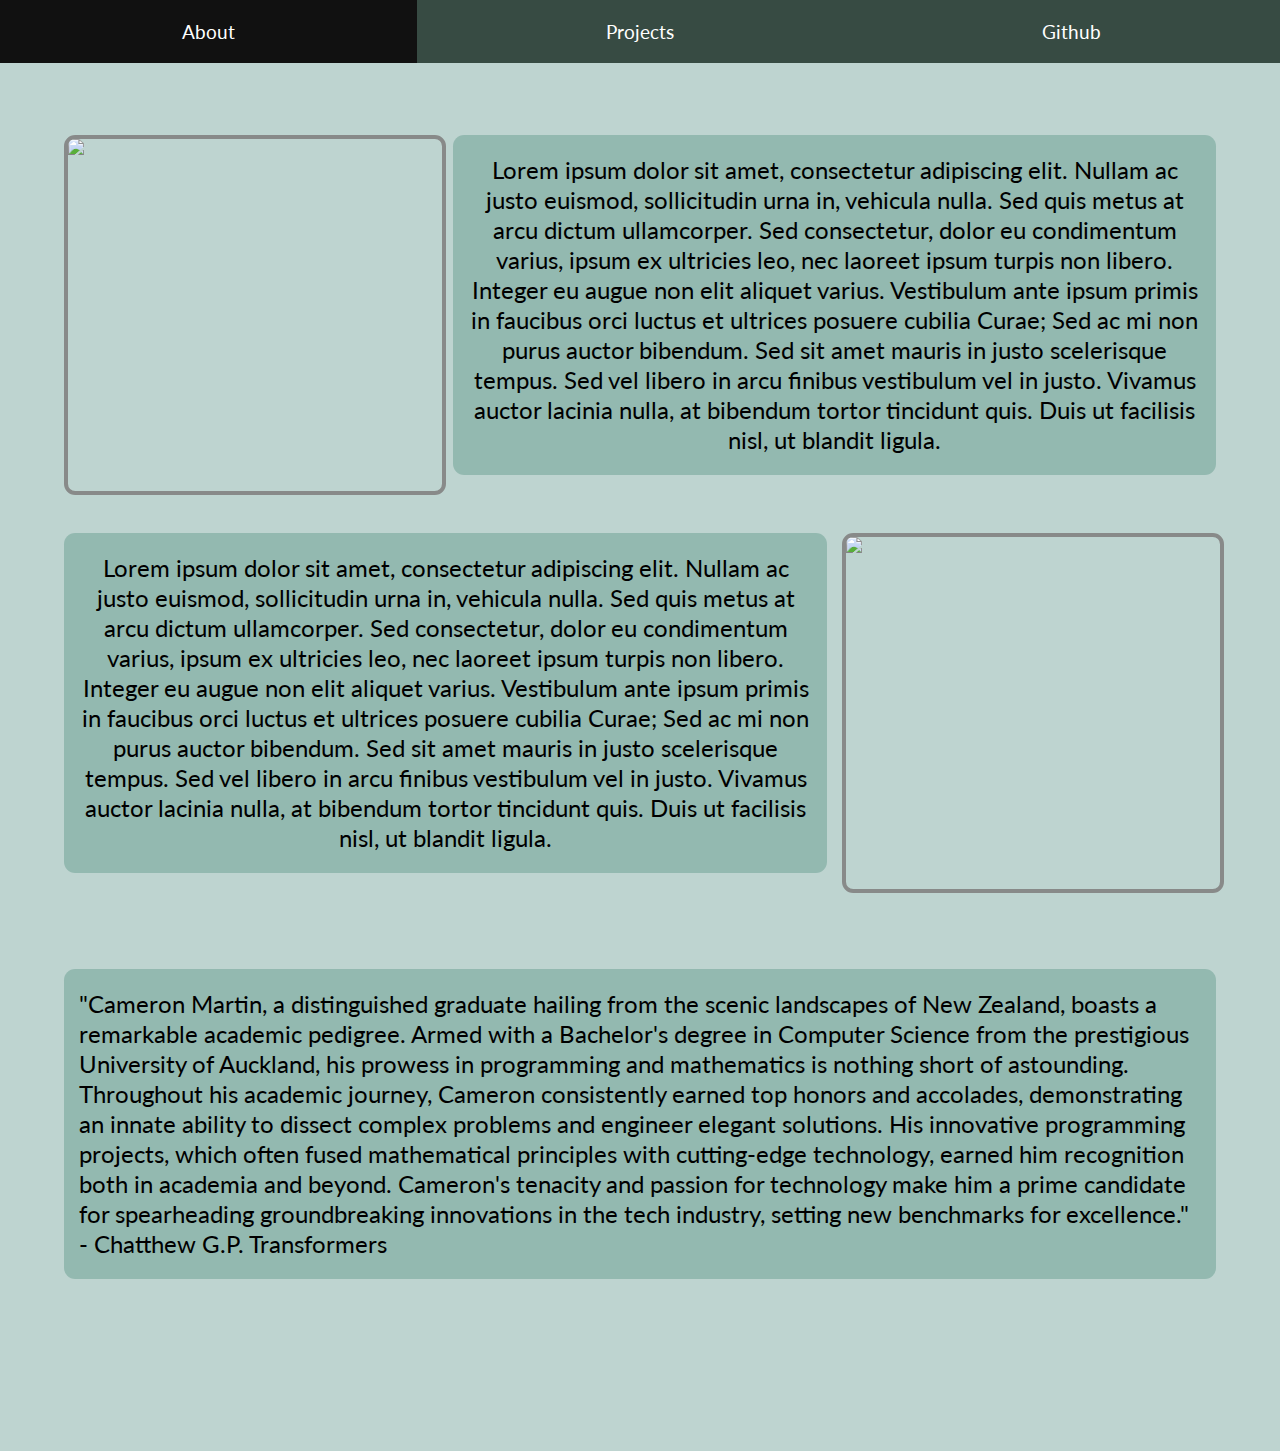
==== index.html @ c69496f3 "Rename home.html to index.html" ====
<!DOCTYPE html>

<head>
  <link rel="preconnect" href="https://fonts.googleapis.com">
  <link rel="preconnect" href="https://fonts.gstatic.com" crossorigin>
  <link href="https://fonts.googleapis.com/css2?family=Lato&display=swap" rel="stylesheet">
  <link rel="stylesheet" href="style.css">
</head>

<body>
  <div class="construct" id="topbar">
    <a class="navitem" href="home.html">About</a>
    <a class="navitem" href="projects.html">Projects</a>
    <a class="navitem" href="https://github.com/cammarcode">Github</a>
  </div>
  <br><br><br><br><br>
  <div id="aboutmain">
    <div class="construct">
      <img class="light" src="https://upload.wikimedia.org/wikipedia/commons/4/4e/Burnside_High_School_035.JPG">
      <p class = "bgtext"; style="grid-column: 2/4; font-size:x-large;">Lorem ipsum dolor sit amet, consectetur adipiscing elit. Nullam ac justo euismod, sollicitudin urna in, vehicula nulla. Sed quis metus at arcu dictum ullamcorper. Sed consectetur, dolor eu condimentum varius, ipsum ex ultricies leo, nec laoreet ipsum turpis non libero. Integer eu augue non elit aliquet varius. Vestibulum ante ipsum primis in faucibus orci luctus et ultrices posuere cubilia Curae; Sed ac mi non purus auctor bibendum. Sed sit amet mauris in justo scelerisque tempus. Sed vel libero in arcu finibus vestibulum vel in justo. Vivamus auctor lacinia nulla, at bibendum tortor tincidunt quis. Duis ut facilisis nisl, ut blandit ligula.</p>
    </div>
    <br><br>
    <div class="construct" >
      <p class = "bgtext"; style="grid-column: 1/3; font-size:x-large;">Lorem ipsum dolor sit amet, consectetur adipiscing elit. Nullam ac justo euismod, sollicitudin urna in, vehicula nulla. Sed quis metus at arcu dictum ullamcorper. Sed consectetur, dolor eu condimentum varius, ipsum ex ultricies leo, nec laoreet ipsum turpis non libero. Integer eu augue non elit aliquet varius. Vestibulum ante ipsum primis in faucibus orci luctus et ultrices posuere cubilia Curae; Sed ac mi non purus auctor bibendum. Sed sit amet mauris in justo scelerisque tempus. Sed vel libero in arcu finibus vestibulum vel in justo. Vivamus auctor lacinia nulla, at bibendum tortor tincidunt quis. Duis ut facilisis nisl, ut blandit ligula.</p>
      <img class="light" src="https://upload.wikimedia.org/wikipedia/commons/4/4e/Burnside_High_School_035.JPG">
    </div>
    <br><br><br><br>
    <p class = "bgtext"; style="font-size:x-large;">"Cameron Martin, a distinguished graduate hailing from the scenic landscapes of New Zealand, boasts a remarkable academic pedigree. Armed with a Bachelor's degree in Computer Science from the prestigious University of Auckland, his prowess in programming and mathematics is nothing short of astounding. Throughout his academic journey, Cameron consistently earned top honors and accolades, demonstrating an innate ability to dissect complex problems and engineer elegant solutions. His innovative programming projects, which often fused mathematical principles with cutting-edge technology, earned him recognition both in academia and beyond. Cameron's tenacity and passion for technology make him a prime candidate for spearheading groundbreaking innovations in the tech industry, setting new benchmarks for excellence." - Chatthew G.P. Transformers</p>
  </div>
  <br><br><br><br><br><br><br><br>
</body>
---- style.css ----
.bold {
    border: solid #374B43 4px;
    object-fit: cover;
    width: 100%;
    max-height: 100%;
    border-radius: 0.7rem;
}
.light {
    border: solid #888a89 4px;
    object-fit: cover;
    width: 100%;
    max-height: 100%;
    border-radius: 0.7rem;
}
#topbar {
list-style-type: none;
margin: 0;
padding: 0;
overflow: hidden;
background-color:#374B43;
width: 100%;
position: fixed;
top: 0;
}


.navitem {
display: block;
color: white;
text-align: center;
padding-top: 20px;
padding-bottom: 20px;
text-decoration: none;
font-size: larger;
font-family: 'Lato', sans-serif;
text-decoration: none;
font-size: larger;
width: 100%;
}

a { color: inherit;
text-decoration: none; } 

.navitem:hover {
background-color: #111;
}

.construct {
    display: grid;
    grid-template-columns: 1fr 1fr 1fr;
    text-align: center;
    object-fit:cover;
    gap: 15px;
    
}

.doublegrid {
    display: grid;
    grid-template-columns: 1fr 1fr;
    text-align: center;
    padding: 10px;
}


body {
    background-color: #bed4d0;
    font-family: 'Lato', sans-serif;
    margin: 0;
}

p {
    margin: 0px;
}

#aboutmain{
    margin-left: 5vw;
    margin-right: 5vw;
    margin-top: 40px;
}

.centered{
    text-align: center;
    width: 70vw;
    margin-left: 15vw;
    font-size: xx-large;
    
}

.projects {
    display: grid;
    grid-template-columns: 1fr;
    text-align: center;
    object-fit: contain;
    
}

.bgtext{
    background-color:#93b9b0;
    border-radius: 0.7rem;
    box-shadow: #111;
    padding-top: 20px;
    padding-bottom: 20px;
    padding-left: 15px;
    padding-right: 15px;
    font-size: xx-large;
    line-height: 30px;
    margin-bottom: 20px;
}

#conv{
    background-color:#7c7c7c;
    border-radius: 0.7rem;
    box-shadow: #111;
    padding-top: 30px;
    padding-bottom: 30px;
    padding-left: 35px;
    padding-right: 35px;
    font-size: xx-large;
    line-height: 30px;
    margin-bottom: 20px;
    margin-left: 30vw;
    margin-right: 30vw;
}
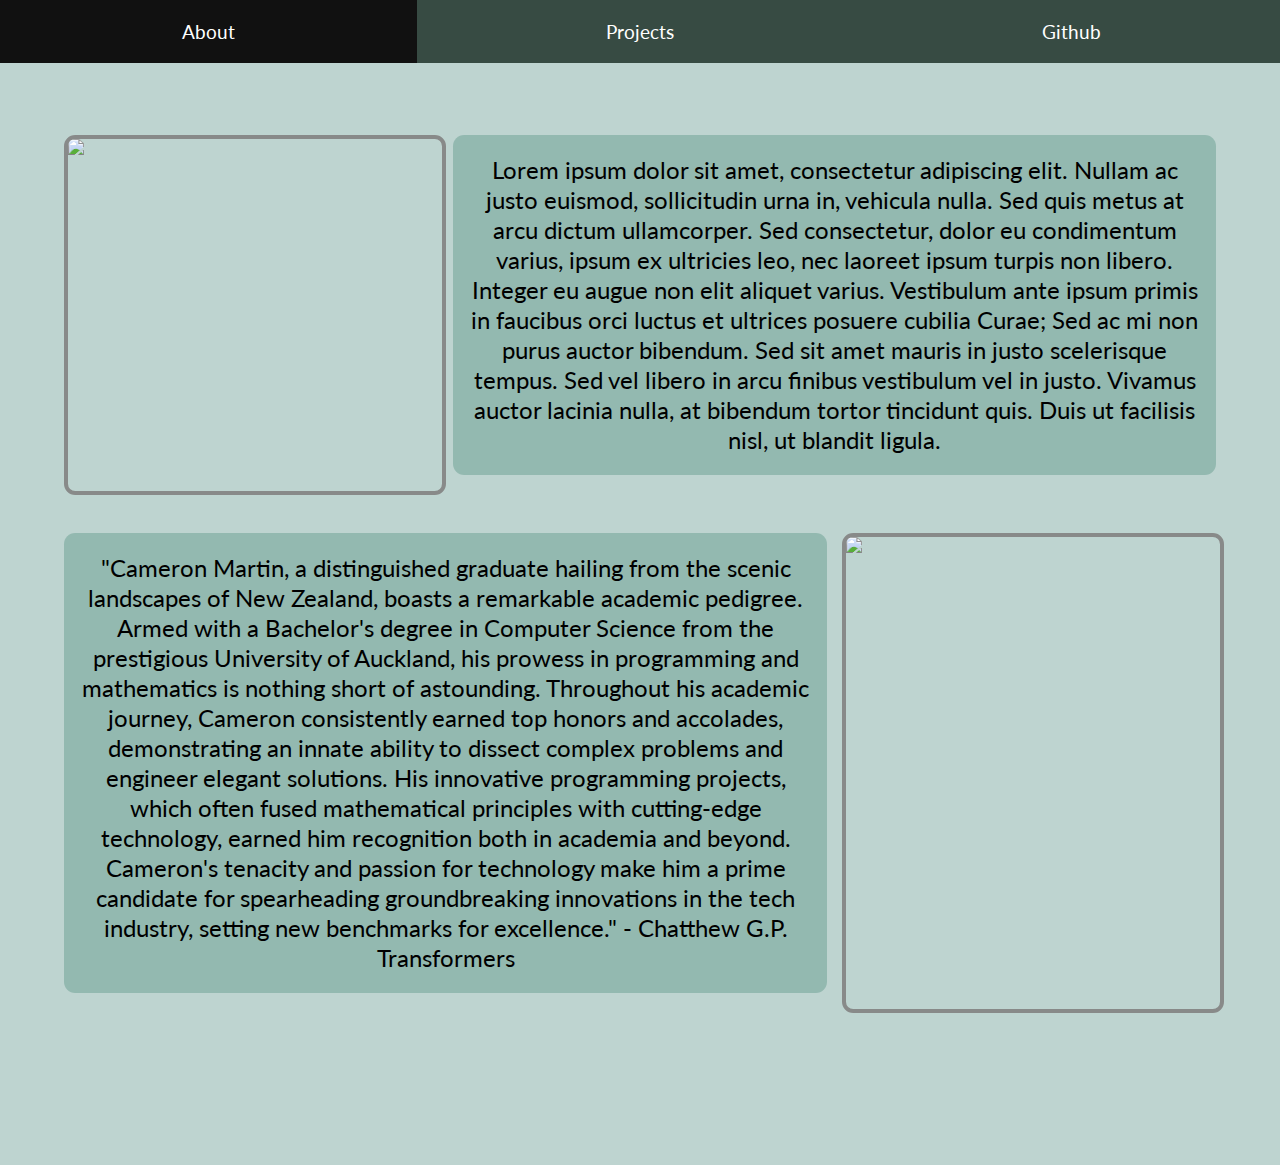
==== commit c73631e4: "Merge branch 'master' of https://github.com/cammarcode/Websitefinal" ====
--- a/index.html
+++ b/index.html
@@ -9,7 +9,7 @@
 
 <body>
   <div class="construct" id="topbar">
-    <a class="navitem" href="home.html">About</a>
+    <a class="navitem" href="index.html">About</a>
     <a class="navitem" href="projects.html">Projects</a>
     <a class="navitem" href="https://github.com/cammarcode">Github</a>
   </div>
@@ -17,15 +17,27 @@
   <div id="aboutmain">
     <div class="construct">
       <img class="light" src="https://upload.wikimedia.org/wikipedia/commons/4/4e/Burnside_High_School_035.JPG">
-      <p class = "bgtext"; style="grid-column: 2/4; font-size:x-large;">Lorem ipsum dolor sit amet, consectetur adipiscing elit. Nullam ac justo euismod, sollicitudin urna in, vehicula nulla. Sed quis metus at arcu dictum ullamcorper. Sed consectetur, dolor eu condimentum varius, ipsum ex ultricies leo, nec laoreet ipsum turpis non libero. Integer eu augue non elit aliquet varius. Vestibulum ante ipsum primis in faucibus orci luctus et ultrices posuere cubilia Curae; Sed ac mi non purus auctor bibendum. Sed sit amet mauris in justo scelerisque tempus. Sed vel libero in arcu finibus vestibulum vel in justo. Vivamus auctor lacinia nulla, at bibendum tortor tincidunt quis. Duis ut facilisis nisl, ut blandit ligula.</p>
+      <p class="bgtext" ; style="grid-column: 2/4; font-size:x-large;">Lorem ipsum dolor sit amet, consectetur
+        adipiscing elit. Nullam ac justo euismod, sollicitudin urna in, vehicula nulla. Sed quis metus at arcu dictum
+        ullamcorper. Sed consectetur, dolor eu condimentum varius, ipsum ex ultricies leo, nec laoreet ipsum turpis non
+        libero. Integer eu augue non elit aliquet varius. Vestibulum ante ipsum primis in faucibus orci luctus et
+        ultrices posuere cubilia Curae; Sed ac mi non purus auctor bibendum. Sed sit amet mauris in justo scelerisque
+        tempus. Sed vel libero in arcu finibus vestibulum vel in justo. Vivamus auctor lacinia nulla, at bibendum tortor
+        tincidunt quis. Duis ut facilisis nisl, ut blandit ligula.</p>
     </div>
     <br><br>
-    <div class="construct" >
-      <p class = "bgtext"; style="grid-column: 1/3; font-size:x-large;">Lorem ipsum dolor sit amet, consectetur adipiscing elit. Nullam ac justo euismod, sollicitudin urna in, vehicula nulla. Sed quis metus at arcu dictum ullamcorper. Sed consectetur, dolor eu condimentum varius, ipsum ex ultricies leo, nec laoreet ipsum turpis non libero. Integer eu augue non elit aliquet varius. Vestibulum ante ipsum primis in faucibus orci luctus et ultrices posuere cubilia Curae; Sed ac mi non purus auctor bibendum. Sed sit amet mauris in justo scelerisque tempus. Sed vel libero in arcu finibus vestibulum vel in justo. Vivamus auctor lacinia nulla, at bibendum tortor tincidunt quis. Duis ut facilisis nisl, ut blandit ligula.</p>
+    <div class="construct">
+      <p class="bgtext" ; style="grid-column: 1/3; font-size:x-large;">"Cameron Martin, a distinguished graduate hailing from the scenic
+        landscapes of New Zealand, boasts a remarkable academic pedigree. Armed with a Bachelor's degree in Computer
+        Science from the prestigious University of Auckland, his prowess in programming and mathematics is nothing short
+        of astounding. Throughout his academic journey, Cameron consistently earned top honors and accolades,
+        demonstrating an innate ability to dissect complex problems and engineer elegant solutions. His innovative
+        programming projects, which often fused mathematical principles with cutting-edge technology, earned him
+        recognition both in academia and beyond. Cameron's tenacity and passion for technology make him a prime candidate
+        for spearheading groundbreaking innovations in the tech industry, setting new benchmarks for excellence." -
+        Chatthew G.P. Transformers</p>
       <img class="light" src="https://upload.wikimedia.org/wikipedia/commons/4/4e/Burnside_High_School_035.JPG">
     </div>
-    <br><br><br><br>
-    <p class = "bgtext"; style="font-size:x-large;">"Cameron Martin, a distinguished graduate hailing from the scenic landscapes of New Zealand, boasts a remarkable academic pedigree. Armed with a Bachelor's degree in Computer Science from the prestigious University of Auckland, his prowess in programming and mathematics is nothing short of astounding. Throughout his academic journey, Cameron consistently earned top honors and accolades, demonstrating an innate ability to dissect complex problems and engineer elegant solutions. His innovative programming projects, which often fused mathematical principles with cutting-edge technology, earned him recognition both in academia and beyond. Cameron's tenacity and passion for technology make him a prime candidate for spearheading groundbreaking innovations in the tech industry, setting new benchmarks for excellence." - Chatthew G.P. Transformers</p>
   </div>
   <br><br><br><br><br><br><br><br>
 </body>
--- a/style.css
+++ b/style.css
@@ -5,6 +5,7 @@
     max-height: 100%;
     border-radius: 0.7rem;
 }
+
 .light {
     border: solid #888a89 4px;
     object-fit: cover;
@@ -12,46 +13,49 @@
     max-height: 100%;
     border-radius: 0.7rem;
 }
+
 #topbar {
-list-style-type: none;
-margin: 0;
-padding: 0;
-overflow: hidden;
-background-color:#374B43;
-width: 100%;
-position: fixed;
-top: 0;
+    list-style-type: none;
+    margin: 0;
+    padding: 0;
+    overflow: hidden;
+    background-color: #374B43;
+    width: 100%;
+    position: fixed;
+    top: 0;
 }
 
 
 .navitem {
-display: block;
-color: white;
-text-align: center;
-padding-top: 20px;
-padding-bottom: 20px;
-text-decoration: none;
-font-size: larger;
-font-family: 'Lato', sans-serif;
-text-decoration: none;
-font-size: larger;
-width: 100%;
+    display: block;
+    color: white;
+    text-align: center;
+    padding-top: 20px;
+    padding-bottom: 20px;
+    text-decoration: none;
+    font-size: larger;
+    font-family: 'Lato', sans-serif;
+    text-decoration: none;
+    font-size: larger;
+    width: 100%;
 }
 
-a { color: inherit;
-text-decoration: none; } 
+a {
+    color: inherit;
+    text-decoration: none;
+}
 
 .navitem:hover {
-background-color: #111;
+    background-color: #111;
 }
 
 .construct {
     display: grid;
     grid-template-columns: 1fr 1fr 1fr;
     text-align: center;
-    object-fit:cover;
+    object-fit: cover;
     gap: 15px;
-    
+
 }
 
 .doublegrid {
@@ -72,18 +76,18 @@
     margin: 0px;
 }
 
-#aboutmain{
+#aboutmain {
     margin-left: 5vw;
     margin-right: 5vw;
     margin-top: 40px;
 }
 
-.centered{
+.centered {
     text-align: center;
     width: 70vw;
     margin-left: 15vw;
     font-size: xx-large;
-    
+
 }
 
 .projects {
@@ -91,11 +95,11 @@
     grid-template-columns: 1fr;
     text-align: center;
     object-fit: contain;
-    
+
 }
 
-.bgtext{
-    background-color:#93b9b0;
+.bgtext {
+    background-color: #93b9b0;
     border-radius: 0.7rem;
     box-shadow: #111;
     padding-top: 20px;
@@ -107,8 +111,8 @@
     margin-bottom: 20px;
 }
 
-#conv{
-    background-color:#7c7c7c;
+#conv {
+    background-color: #7c7c7c;
     border-radius: 0.7rem;
     box-shadow: #111;
     padding-top: 30px;
@@ -120,4 +124,8 @@
     margin-bottom: 20px;
     margin-left: 30vw;
     margin-right: 30vw;
+}
+
+embed{
+    margin-bottom: 35px;
 }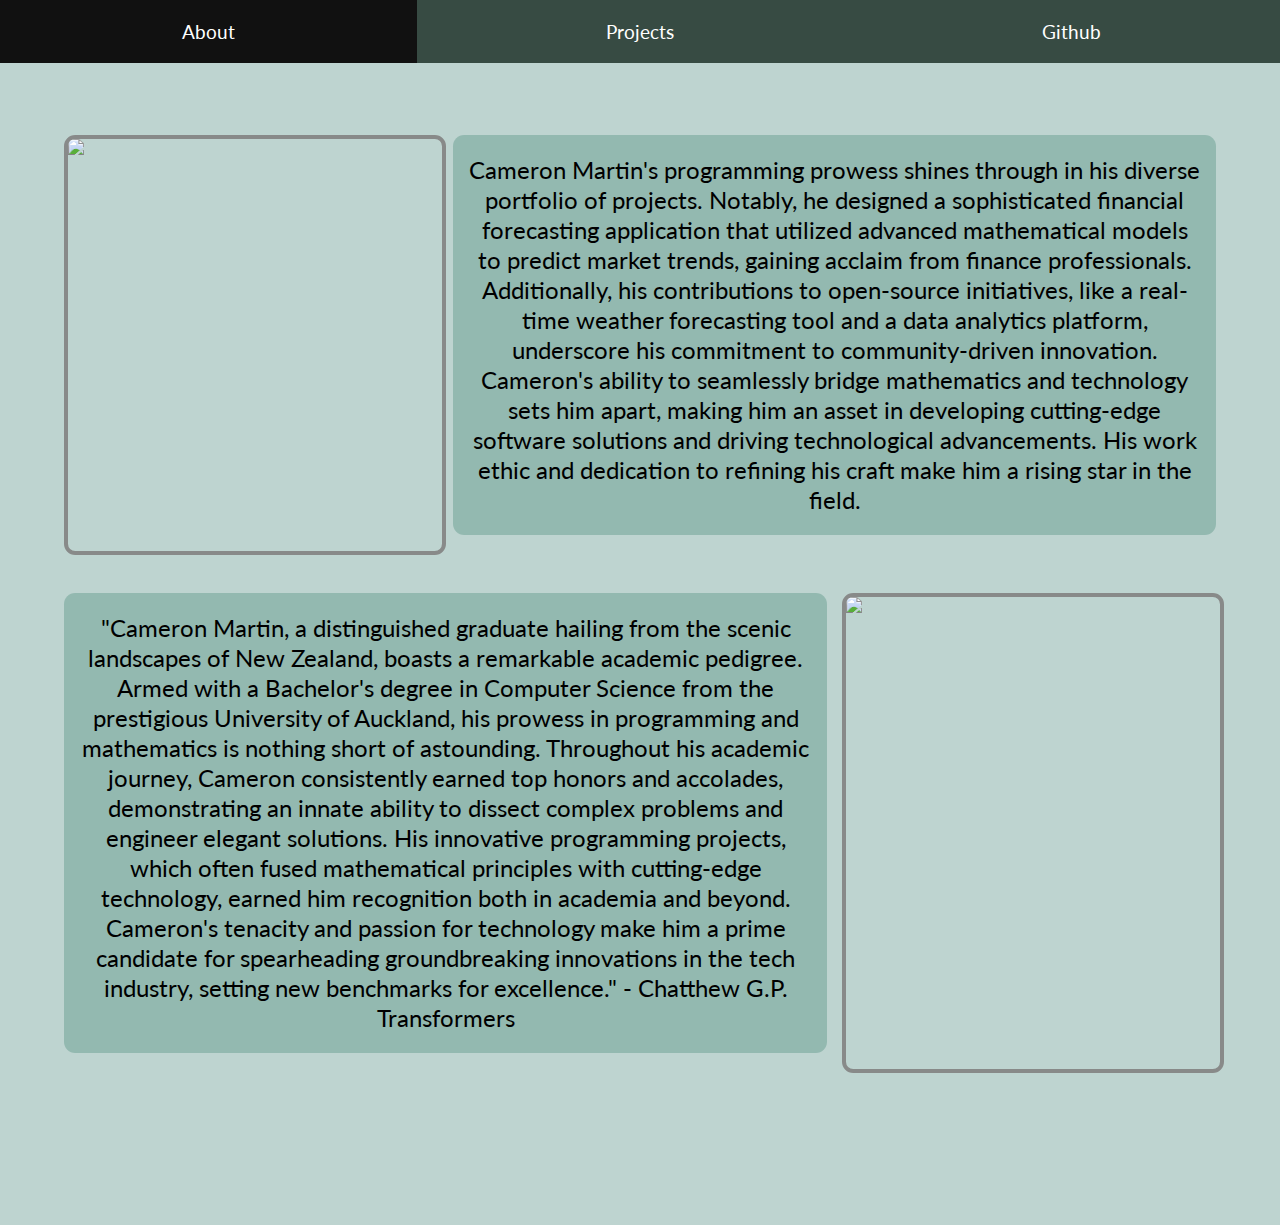
==== commit 2107e68f: "TEXT" ====
--- a/index.html
+++ b/index.html
@@ -17,27 +17,30 @@
   <div id="aboutmain">
     <div class="construct">
       <img class="light" src="https://upload.wikimedia.org/wikipedia/commons/4/4e/Burnside_High_School_035.JPG">
-      <p class="bgtext" ; style="grid-column: 2/4; font-size:x-large;">Lorem ipsum dolor sit amet, consectetur
-        adipiscing elit. Nullam ac justo euismod, sollicitudin urna in, vehicula nulla. Sed quis metus at arcu dictum
-        ullamcorper. Sed consectetur, dolor eu condimentum varius, ipsum ex ultricies leo, nec laoreet ipsum turpis non
-        libero. Integer eu augue non elit aliquet varius. Vestibulum ante ipsum primis in faucibus orci luctus et
-        ultrices posuere cubilia Curae; Sed ac mi non purus auctor bibendum. Sed sit amet mauris in justo scelerisque
-        tempus. Sed vel libero in arcu finibus vestibulum vel in justo. Vivamus auctor lacinia nulla, at bibendum tortor
-        tincidunt quis. Duis ut facilisis nisl, ut blandit ligula.</p>
+      <p class="bgtext" ; style="grid-column: 2/4; font-size:x-large;">Cameron Martin's programming prowess shines
+        through in his diverse portfolio of projects. Notably, he designed a sophisticated financial forecasting
+        application that utilized advanced mathematical models to predict market trends, gaining acclaim from finance
+        professionals. Additionally, his contributions to open-source initiatives, like a real-time weather forecasting
+        tool and a data analytics platform, underscore his commitment to community-driven innovation. Cameron's ability
+        to seamlessly bridge mathematics and technology sets him apart, making him an asset in developing cutting-edge
+        software solutions and driving technological advancements. His work ethic and dedication to refining his craft
+        make him a rising star in the field.</p>
     </div>
     <br><br>
     <div class="construct">
-      <p class="bgtext" ; style="grid-column: 1/3; font-size:x-large;">"Cameron Martin, a distinguished graduate hailing from the scenic
+      <p class="bgtext" ; style="grid-column: 1/3; font-size:x-large;">"Cameron Martin, a distinguished graduate hailing
+        from the scenic
         landscapes of New Zealand, boasts a remarkable academic pedigree. Armed with a Bachelor's degree in Computer
         Science from the prestigious University of Auckland, his prowess in programming and mathematics is nothing short
         of astounding. Throughout his academic journey, Cameron consistently earned top honors and accolades,
         demonstrating an innate ability to dissect complex problems and engineer elegant solutions. His innovative
         programming projects, which often fused mathematical principles with cutting-edge technology, earned him
-        recognition both in academia and beyond. Cameron's tenacity and passion for technology make him a prime candidate
+        recognition both in academia and beyond. Cameron's tenacity and passion for technology make him a prime
+        candidate
         for spearheading groundbreaking innovations in the tech industry, setting new benchmarks for excellence." -
         Chatthew G.P. Transformers</p>
       <img class="light" src="https://upload.wikimedia.org/wikipedia/commons/4/4e/Burnside_High_School_035.JPG">
     </div>
   </div>
   <br><br><br><br><br><br><br><br>
-</body>
+</body>--- a/style.css
+++ b/style.css
@@ -128,4 +128,20 @@
 
 embed{
     margin-bottom: 35px;
+}
+
+#repl {
+    background-color: #7c7c7c;
+    border-radius: 0.7rem;
+    box-shadow: #111;
+    padding-top: 30px;
+    padding-bottom: 30px;
+    padding-left: 35px;
+    padding-right: 35px;
+    font-size: xx-large;
+    line-height: 30px;
+    margin-bottom: 50px;
+    margin-left: 30vw;
+    margin-right: 30vw;
+
 }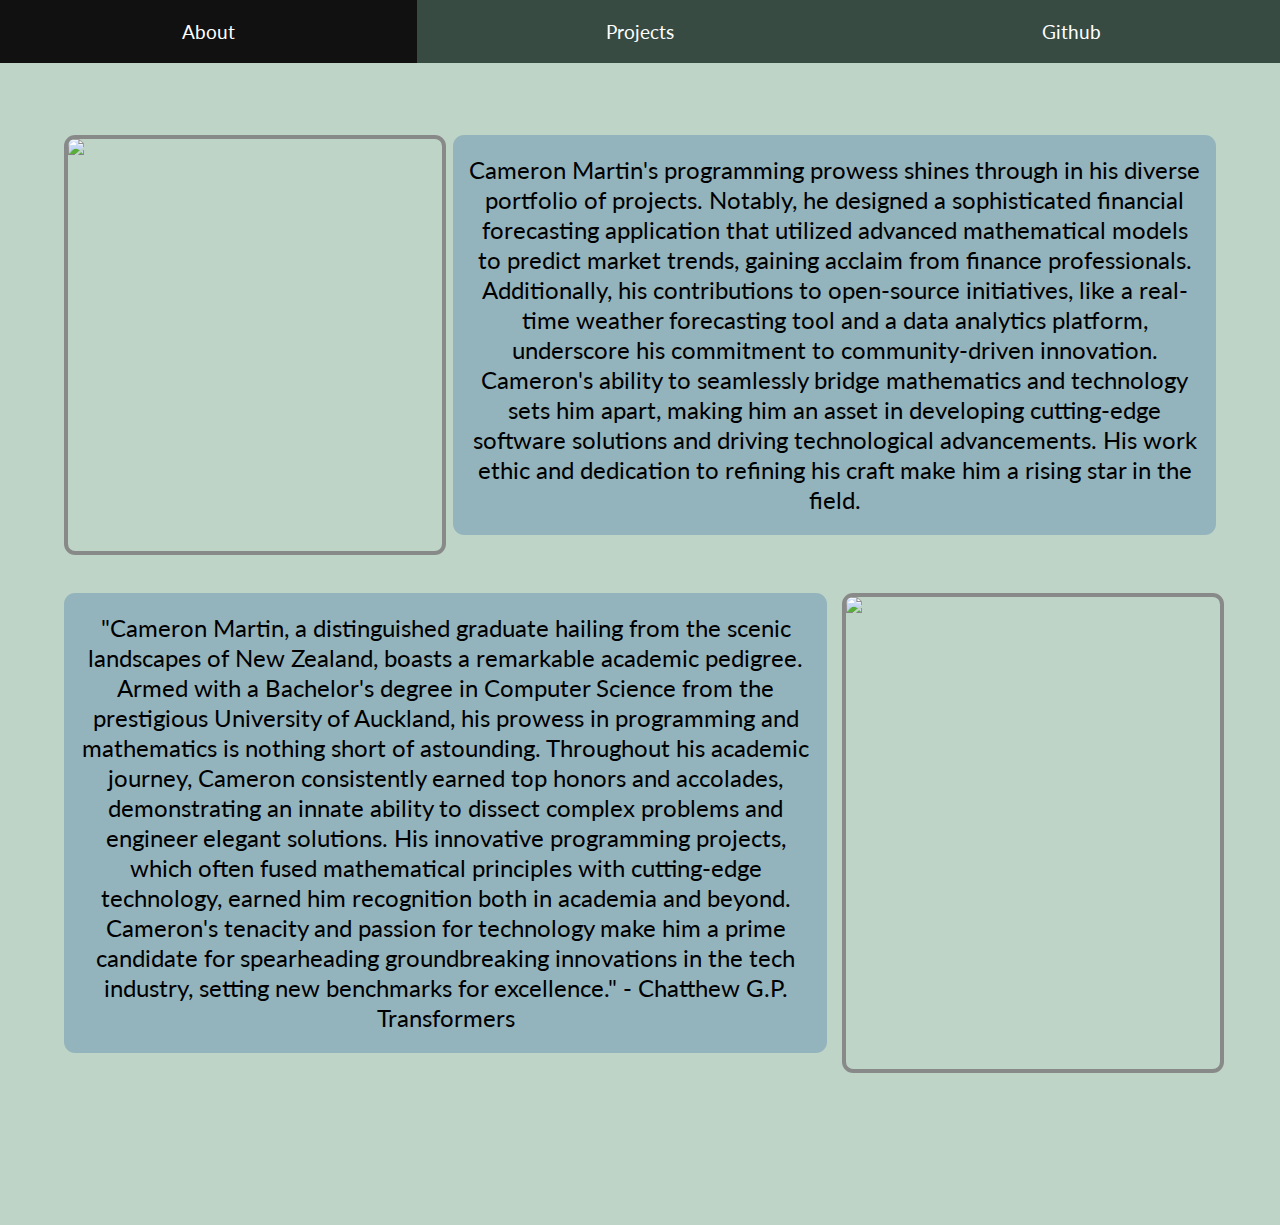
==== commit 02bf83d1: "Added website image and text" ====
--- a/index.html
+++ b/index.html
@@ -5,6 +5,7 @@
   <link rel="preconnect" href="https://fonts.gstatic.com" crossorigin>
   <link href="https://fonts.googleapis.com/css2?family=Lato&display=swap" rel="stylesheet">
   <link rel="stylesheet" href="style.css">
+  <title>Home</title>
 </head>
 
 <body>
--- a/style.css
+++ b/style.css
@@ -67,7 +67,7 @@
 
 
 body {
-    background-color: #bed4d0;
+    background-color: #bed4c6;
     font-family: 'Lato', sans-serif;
     margin: 0;
 }
@@ -99,7 +99,7 @@
 }
 
 .bgtext {
-    background-color: #93b9b0;
+    background-color: #94b4bd;
     border-radius: 0.7rem;
     box-shadow: #111;
     padding-top: 20px;
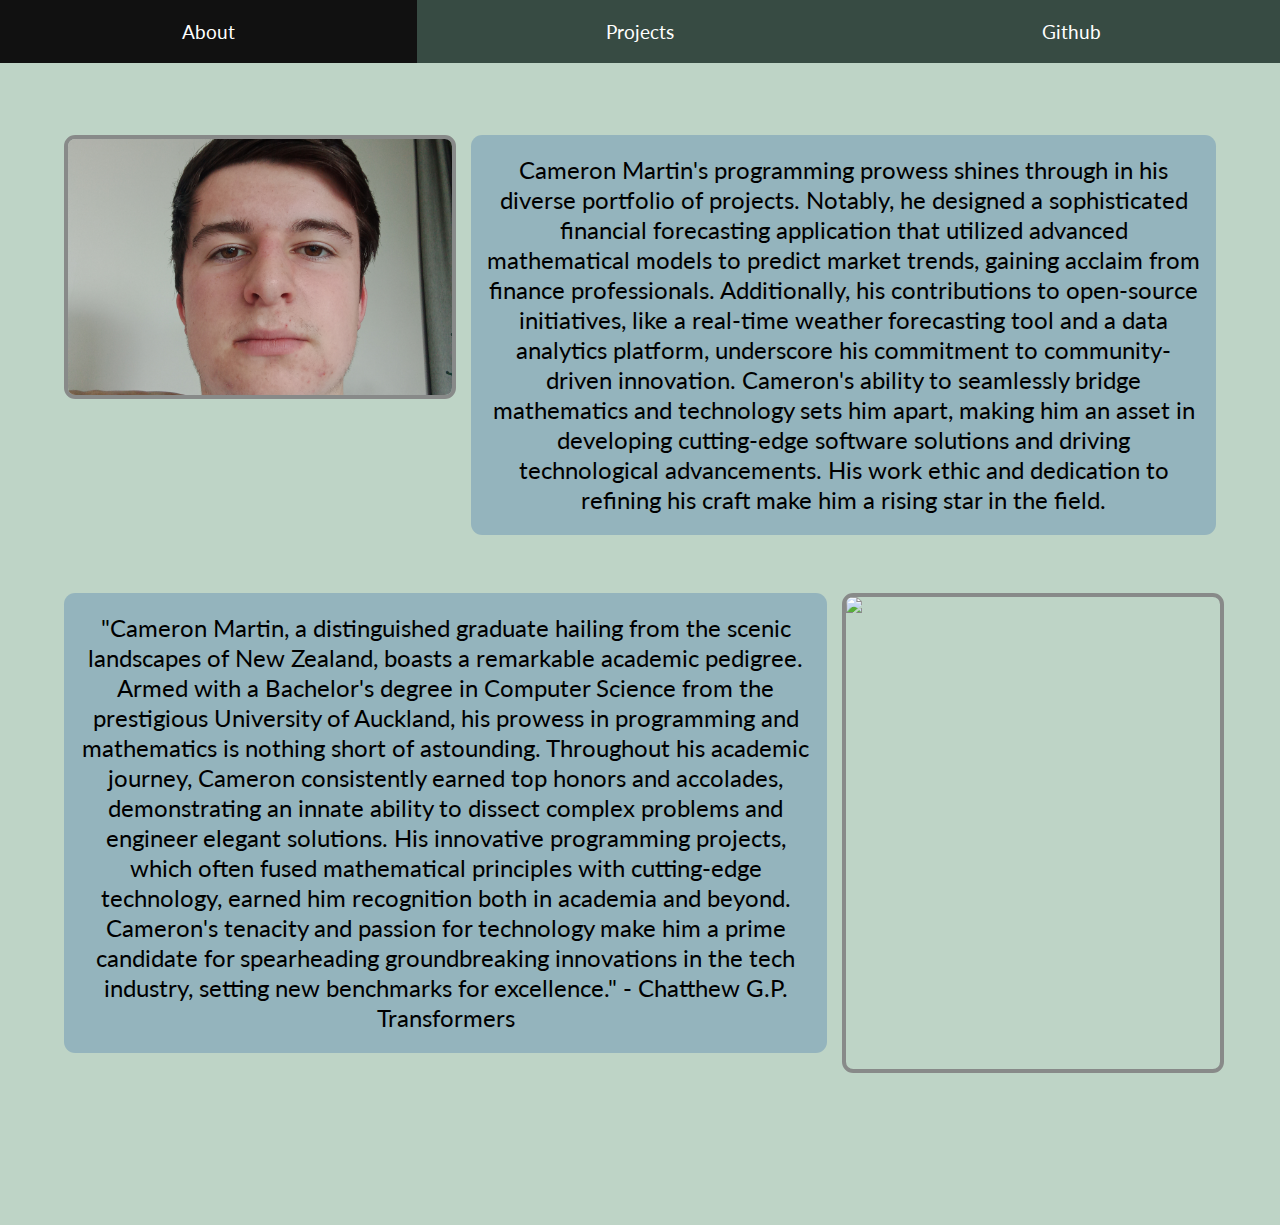
==== commit 006fd1b9: "Added last image" ====
--- a/index.html
+++ b/index.html
@@ -17,7 +17,7 @@
   <br><br><br><br><br>
   <div id="aboutmain">
     <div class="construct">
-      <img class="light" src="https://upload.wikimedia.org/wikipedia/commons/4/4e/Burnside_High_School_035.JPG">
+      <img class="light" src="1695427887605.jpg" style="width:30vw; height:20vw;">
       <p class="bgtext" ; style="grid-column: 2/4; font-size:x-large;">Cameron Martin's programming prowess shines
         through in his diverse portfolio of projects. Notably, he designed a sophisticated financial forecasting
         application that utilized advanced mathematical models to predict market trends, gaining acclaim from finance
